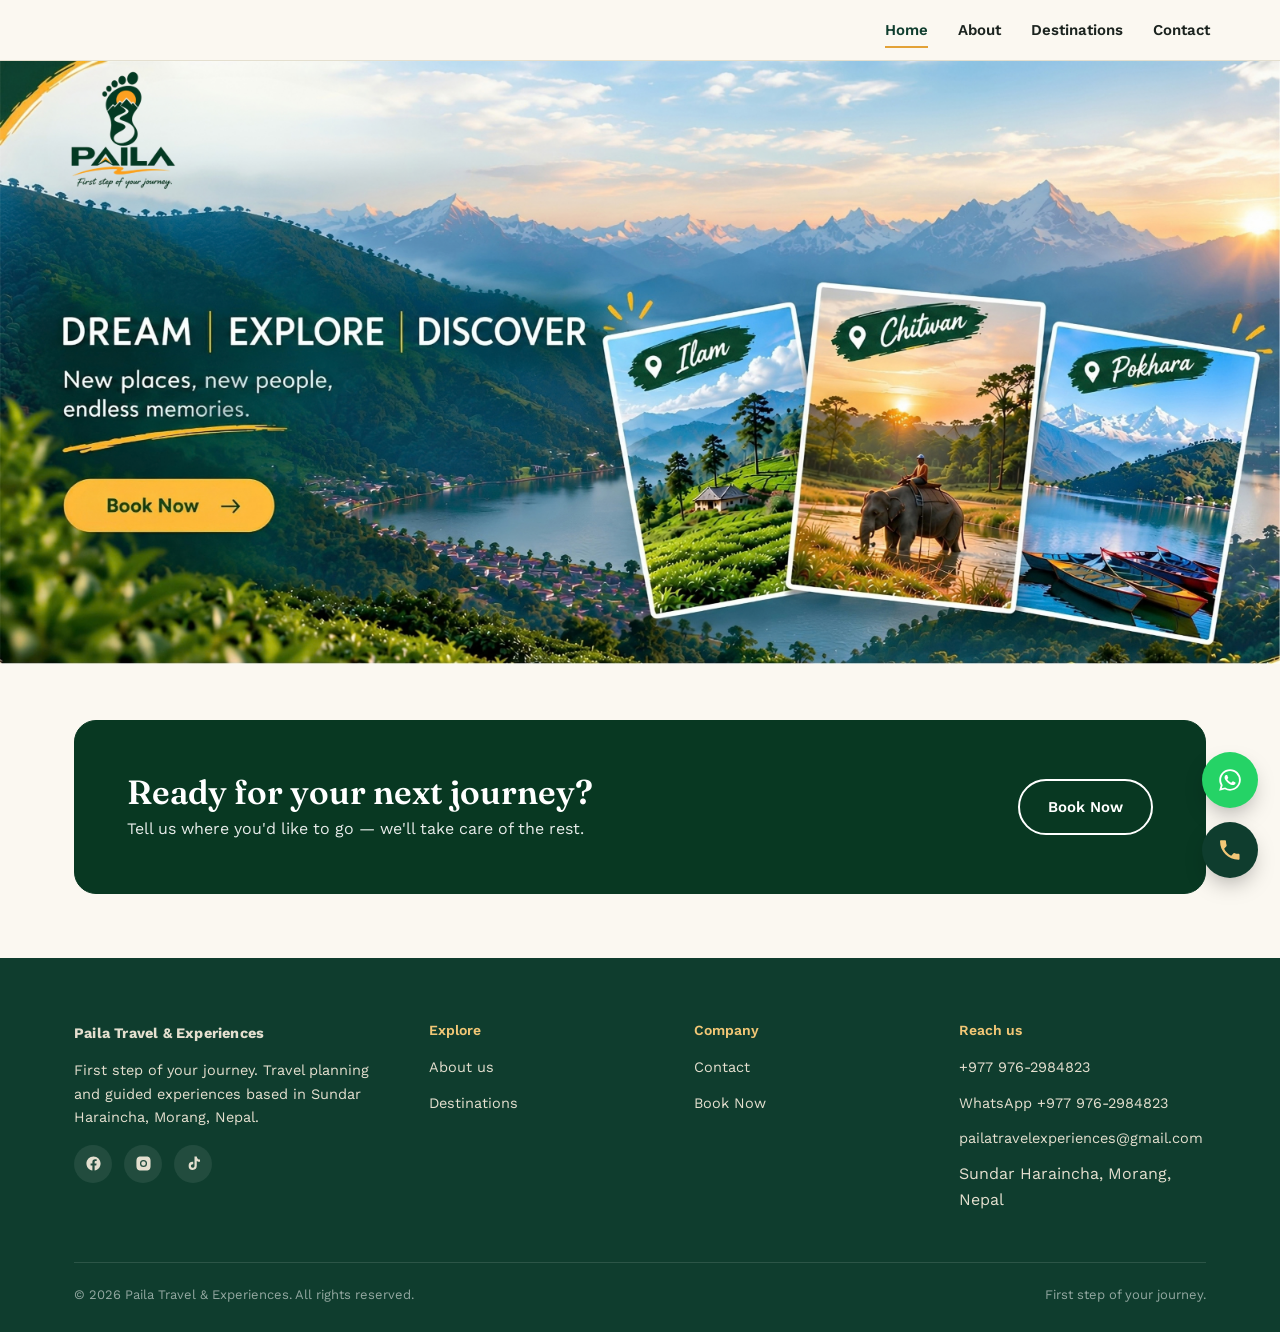
==== index.html @ 56dd2d94 "Add files via upload" ====
<!DOCTYPE html>
<html lang="en">
<head>
<meta charset="UTF-8">
<meta name="viewport" content="width=device-width, initial-scale=1.0">
<title>Paila Travel & Experiences | First Step of Your Journey</title>
<meta name="description" content="Paila Travel & Experiences — tours, treks and travel packages across Nepal from Sundar Haraincha, Morang. Book your next journey with us.">
<link rel="icon" href="images/logo.png">
<link rel="stylesheet" href="css/style.css">

</head>
<body>

<!-- ============ TOP BAR ============ -->

<!-- ============ HEADER / NAV ============ -->
<header class="site-header">
  <div class="container nav nav-home">
    <a href="index.html" class="brand">
      
    </a>
    <nav class="nav-links" id="nav-links">
      <a href="index.html" aria-current="page">Home</a>
      <a href="about.html">About</a>
      <a href="destinations.html">Destinations</a>
      
      <a href="contact.html">Contact</a>
    </nav>
    <div class="nav-cta">
      <button class="nav-toggle" aria-label="Toggle menu" aria-expanded="false">
        <span></span><span></span><span></span>
      </button>
    </div>
  </div>
</header> 

<!-- ============ HERO ============ -->
<section class="hero" aria-label="Paila Travel & Experiences — Dream, Explore, Discover">

  <!-- wide screens: the designed banner, with an invisible hotspot over its Book Now graphic -->
  <div class="hero-frame">
    <img src="images/hero-banner.png" alt="Dream, Explore, Discover — Paila Travel & Experiences. Featured destinations: Ilam, Chitwan, Pokhara." fetchpriority="high">
    <button class="hero-booknow" data-open-booking aria-label="Book Now"></button>
  </div>

  <!-- phones: the banner's baked-in text is too small to read, so this takes over -->
  <div class="hero-mobile">
    <div class="container">
      <p class="hero-eyebrow">First step of your journey</p>
      <h1>Dream <span>·</span> Explore <span>·</span> Discover</h1>
      <p class="hero-sub">New places, new people, endless memories — planned with you from right here in Morang.</p>
      <button type="button" class="btn btn-gold" data-open-booking>Book Now →</button>
    </div>
  </div>
</section>


<!-- ============ CTA BANNER — sits in the white band directly under the banner ============ -->
<section class="cta-after-hero">
  <div class="container">
    <div class="cta-banner reveal cta-dark">
      <div>
        <h2>Ready for your next journey?</h2>
        <p>Tell us where you'd like to go — we'll take care of the rest.</p>
      </div>
      <a href="#" class="btn btn-outline-dark" data-open-booking>Book Now</a>
    </div>
  </div>
</section>


<!-- ============ FOOTER ============ -->
<footer class="site-footer">
  <div class="container">
    <div class="footer-grid">
      <div class="footer-brand">
        <p class="footer-brand-name">Paila Travel &amp; Experiences</p>
        <p>First step of your journey. Travel planning and guided experiences based in Sundar Haraincha, Morang, Nepal.</p>
        <div class="footer-socials">
          <a href="https://www.facebook.com/share/19U7awjv8L/?mibextid=wwXIfr" aria-label="Facebook" target="_blank" title="Add your Facebook link"><svg viewBox="0 0 24 24" fill="currentColor"><path d="M22 12.06C22 6.51 17.52 2 12 2S2 6.51 2 12.06c0 5 3.66 9.15 8.44 9.94v-7.03H7.9v-2.91h2.54V9.85c0-2.51 1.49-3.9 3.77-3.9 1.09 0 2.24.2 2.24.2v2.46h-1.26c-1.24 0-1.63.78-1.63 1.57v1.88h2.78l-.44 2.91h-2.34V22c4.78-.79 8.44-4.94 8.44-9.94z"/></svg></a>


          <a href="https://www.instagram.com/paila.travel?stkn=MzRrMGc0YTc4OGJt" aria-label="Instagram" target="_blank" title="Add your Instagram link"><svg viewBox="0 0 24 24" fill="currentColor"><path d="M12 2c2.72 0 3.06.01 4.12.06 1.06.05 1.79.22 2.43.47.66.26 1.21.6 1.76 1.15.5.5.9 1.1 1.15 1.76.25.64.42 1.37.47 2.43.05 1.06.06 1.4.06 4.12s-.01 3.06-.06 4.12c-.05 1.06-.22 1.79-.47 2.43a4.9 4.9 0 0 1-1.15 1.76 4.9 4.9 0 0 1-1.76 1.15c-.64.25-1.37.42-2.43.47-1.06.05-1.4.06-4.12.06s-3.06-.01-4.12-.06c-1.06-.05-1.79-.22-2.43-.47a4.9 4.9 0 0 1-1.76-1.15 4.9 4.9 0 0 1-1.15-1.76c-.25-.64-.42-1.37-.47-2.43C2.01 15.06 2 14.72 2 12s.01-3.06.06-4.12c.05-1.06.22-1.79.47-2.43.26-.66.6-1.21 1.15-1.76a4.9 4.9 0 0 1 1.76-1.15c.64-.25 1.37-.42 2.43-.47C8.94 2.01 9.28 2 12 2zm0 5a5 5 0 1 0 0 10 5 5 0 0 0 0-10zm0 8.2a3.2 3.2 0 1 1 0-6.4 3.2 3.2 0 0 1 0 6.4zm5.2-8.4a1.17 1.17 0 1 1 0-2.34 1.17 1.17 0 0 1 0 2.34z"/></svg></a>

          
          <a href="https://www.tiktok.com/@paila.travel2026?_r=1&_t=ZS-99uf7bv293M" aria-label="TikTok" target="_blank" title="Add your TikTok link"><svg viewBox="0 0 24 24" fill="currentColor"><path d="M16.6 2h-3.2v13.5c0 1.4-1.13 2.55-2.55 2.55a2.55 2.55 0 0 1-2.55-2.55c0-1.4 1.13-2.55 2.55-2.55.28 0 .55.04.8.13V9.7a5.8 5.8 0 0 0-.8-.06A5.75 5.75 0 0 0 5.1 15.4 5.75 5.75 0 0 0 10.85 21.1a5.75 5.75 0 0 0 5.75-5.75V8.3a8.2 8.2 0 0 0 4.6 1.4V6.5a4.98 4.98 0 0 1-4.6-4.5z"/></svg></a>
        </div>
      </div>
      <div>
        <h4>Explore</h4>
        <ul class="footer-links">
          <li><a href="about.html">About us</a></li>
          <li><a href="destinations.html">Destinations</a></li>
          
        </ul>
      </div>
      <div>
        <h4>Company</h4>
        <ul class="footer-links">
          <li><a href="contact.html">Contact</a></li>
          <li><a href="#" data-open-booking>Book Now</a></li>
        </ul>
      </div>
      <div>
        <h4>Reach us</h4>
        <ul class="footer-links">
          <li><a data-call-link href="#"> +977 976-2984823</a></li>
          <li><a data-whatsapp-link data-whatsapp-text="Hi Paila Travel, I'd like to know more about your tour packages." href="#"> WhatsApp +977 976-2984823</a></li>
          
          <li class="footer-email">
            <a href="https://mail.google.com/mail/?view=cm&fs=1&to=pailatravelexperiences@gmail.com" target="_blank">
             pailatravelexperiences@gmail.com
            </a>
          </li>
          <li>Sundar Haraincha, Morang, Nepal</li>
        </ul>
      </div>
    </div>
    <div class="footer-bottom">
      <span>© <span id="year"></span> Paila Travel & Experiences. All rights reserved.</span>
      <span>First step of your journey.</span>
    </div>
  </div>
</footer>

<!-- ============ FLOATING ACTION BUTTONS (home page) ============ -->
<div class="fab-stack">
  <a class="fab fab-whatsapp" data-whatsapp-link data-whatsapp-text="Hi Paila Travel, I'd like to know more about your tour packages." href="#" aria-label="Chat on WhatsApp" title="Chat on WhatsApp">
    <svg viewBox="0 0 24 24" fill="currentColor"><path d="M12.04 2c-5.5 0-9.96 4.46-9.96 9.96 0 1.76.46 3.44 1.32 4.94L2 22l5.25-1.38a9.9 9.9 0 0 0 4.79 1.22h.01c5.5 0 9.96-4.46 9.96-9.96S17.54 2 12.04 2zm0 18.2h-.01a8.2 8.2 0 0 1-4.18-1.14l-.3-.18-3.12.82.83-3.04-.2-.31a8.24 8.24 0 0 1-1.26-4.39c0-4.55 3.7-8.25 8.25-8.25 2.2 0 4.27.86 5.83 2.42a8.19 8.19 0 0 1 2.41 5.83c0 4.55-3.7 8.24-8.25 8.24zm4.52-6.17c-.25-.12-1.47-.72-1.69-.81-.23-.08-.4-.12-.56.13-.17.25-.64.81-.79.97-.14.17-.29.19-.54.06-.25-.12-1.04-.38-1.99-1.22-.73-.66-1.23-1.46-1.37-1.71-.14-.25-.02-.38.11-.51.11-.11.25-.29.37-.43.12-.15.16-.25.25-.42.08-.17.04-.31-.02-.44-.06-.12-.56-1.36-.77-1.86-.2-.48-.41-.42-.56-.43-.14-.01-.31-.01-.48-.01-.17 0-.44.06-.67.31-.23.25-.87.85-.87 2.08 0 1.23.89 2.41 1.02 2.58.12.17 1.75 2.67 4.25 3.74.59.26 1.06.41 1.42.52.6.19 1.14.16 1.57.1.48-.07 1.47-.6 1.68-1.18.21-.58.21-1.08.14-1.18-.06-.11-.23-.17-.48-.29z"/></svg>
  </a>
  <a class="fab fab-call" data-call-link href="#" aria-label="Call us" title="Call us">
    <svg viewBox="0 0 24 24" fill="currentColor"><path d="M6.6 10.8c1.4 2.8 3.7 5.1 6.5 6.5l2.2-2.2c.3-.3.7-.4 1-.2 1.1.4 2.3.6 3.5.6.6 0 1 .4 1 1V20c0 .6-.4 1-1 1-9.4 0-17-7.6-17-17 0-.6.4-1 1-1h3.5c.6 0 1 .4 1 1 0 1.2.2 2.4.6 3.5.1.4 0 .8-.2 1l-2.1 2.3z"/></svg>
  </a>
</div>

<!-- ============ BOOKING MODAL ============ -->
<div class="modal-backdrop" id="booking-modal">
  <div class="modal" role="dialog" aria-modal="true" aria-labelledby="booking-title">
    <button class="modal-close" aria-label="Close">✕</button>
    <div class="modal-head">
      <div class="icon-badge">
        <svg viewBox="0 0 24 24" fill="none" stroke="currentColor" stroke-width="2"><rect x="3" y="4" width="18" height="18" rx="2"/><path d="M8 2v4M16 2v4M3 10h18"/></svg>
      </div>
      <h3 id="booking-title">Book your trip</h3>
      <p>Fill this in and we'll open WhatsApp with your details ready to send.</p>
    </div>
    <div id="booking-form-msg" class="form-msg"></div>
    <form id="booking-form" novalidate>
      <div class="field">
        <label for="fullname">Full Name</label>
        <input id="fullname" name="fullname" type="text" placeholder="e.g. Sita Rai" required>
      </div>
      <div class="field">
        <label for="address">Address</label>
        <input id="address" name="address" type="text" placeholder="e.g. Biratnagar, Nepal" required>
      </div>
      <div class="field">
        <label for="phone">Contact No</label>
        <input id="phone" name="phone" type="tel" placeholder="98XXXXXXXX" required>
      </div>
      <div class="field">
        <label for="destination">Destination</label>
        <select id="destination" name="destination" required>
          <option value="" disabled selected>Choose where you'd like to go</option>
            <option value="Kathmandu Valley">Kathmandu Valley</option>
            <option value="Pokhara (Lakeside)">Pokhara (Lakeside)</option>
            <option value="Annapurna Base Camp">Annapurna Base Camp</option>
            <option value="Mustang">Mustang</option>
            <option value="Badimalika">Badimalika</option>
            <option value="Ilam">Ilam</option>
            <option value="Lumbini">Lumbini</option>
            <option value="Gosaikunda Lake">Gosaikunda Lake</option>
            <option value="Chitwan National Park">Chitwan National Park</option>
            <option value="Bandipur">Bandipur</option>
            <option value="Bardiya National Park">Bardiya National Park</option>
            <option value="Ghandruk">Ghandruk</option>
            <option value="Gorkha">Gorkha</option>
            <option value="Jephale">Jephale</option>
            <option value="Jiri">Jiri</option>
            <option value="Kalinchowk (Kuri Village)">Kalinchowk (Kuri Village)</option>
            <option value="Koshi Tappu Wildlife Reserve">Koshi Tappu Wildlife Reserve</option>
            <option value="Manang">Manang</option>
            <option value="Namje, Bhedetar">Namje, Bhedetar</option>
            <option value="Pathibhara Temple">Pathibhara Temple</option>
            <option value="Sailung">Sailung</option>
            <option value="Janakpur Dham">Janakpur Dham</option>
            <option value="Somewhere else in Nepal">Somewhere else in Nepal</option>
        </select>
      </div>
      <div class="field" id="destination-other-field" hidden>
        <label for="destination-other">Please tell us the destination</label>
        <input id="destination-other" name="destinationOther" type="text" placeholder="Where would you like to go?">
      </div>
      <div class="field-row">
        <div class="field">
          <label for="groupsize">Number of Travellers</label>
          <input id="groupsize" name="groupsize" type="number" min="1" step="1" inputmode="numeric" placeholder="e.g. 4" required>
        </div>
        <div class="field">
          <label for="tripduration">Trip Duration</label>
          <input id="tripduration" name="tripduration" type="text" placeholder="e.g. 5 days" required>
        </div>
      </div>
      <div class="field-row">
        <div class="field">
          <label for="bookingdate">Booking Date (dd/mm/yyyy)</label>
          <input id="bookingdate" name="bookingdate" type="text" inputmode="numeric" placeholder="dd/mm/yyyy" maxlength="10" required>
        </div>
        <div class="field">
          <label for="calendartype">Calendar</label>
          <select id="calendartype" name="calendartype" required>
            <option value="AD">AD</option>
            <option value="BS">BS</option>
          </select>
        </div>
      </div>

      <div class="field-checkbox">
        <input type="checkbox" id="agree-note" name="agreeNote" required>
        <label for="agree-note">Please Note: This form is only a preliminary tour inquiry and does not constitute a final booking or confirmation. Your tour will be finalized after our team contacts you to discuss the details, availability, pricing, and other requirements.</label>
      </div>

      <button type="submit" class="btn btn-gold btn-block">
        Send via WhatsApp
      </button>
    </form>
  </div>
</div>
<script>document.getElementById("year").textContent = new Date().getFullYear();</script>
<script src="js/main.js"></script>
</body>
</html>
---- css/style.css ----
/* ===================================================================
   Paila Travel & Experiences — stylesheet
   Tokens: deep forest green + warm gold (from the Paila logo/banner),
   warm cream base, set in Fraunces (display) + Work Sans (body).
=================================================================== */

@import url('https://fonts.googleapis.com/css2?family=Fraunces:opsz,wght@9..144,400;9..144,500;9..144,600;9..144,700&family=Work+Sans:wght@400;500;600;700&display=swap');

:root{
  --green-900:#0F3D2E;
  --green-800:#14533F;
  --green-700:#1C6B4F;
  --gold-500:#E3A237;
  --gold-300:#F2C776;
  --gold-100:#FBEBC9;
  --cream-50:#FBF8F1;
  --cream-100:#F4EEE0;
  --ink-900:#1B231F;
  --ink-600:#4B564F;
  --stone-200:#E4DFCF;
  --white:#FFFFFF;

  --radius-sm:6px;
  --radius-md:12px;
  --radius-lg:22px;

  --shadow-soft:0 12px 30px -14px rgba(15,61,46,0.28);
  --shadow-lift:0 20px 45px -18px rgba(15,61,46,0.35);

  --font-display:'Fraunces', 'Georgia', serif;
  --font-body:'Work Sans', -apple-system, BlinkMacSystemFont, sans-serif;
}

*,*::before,*::after{box-sizing:border-box;}
html{scroll-behavior:smooth;}
body{
  margin:0;
  font-family:var(--font-body);
  color:var(--ink-900);
  background:var(--cream-50);
  line-height:1.6;
  -webkit-font-smoothing:antialiased;
}
img{max-width:100%;display:block;}
a{color:inherit;text-decoration:none;}
ul{margin:0;padding:0;list-style:none;}
h1,h2,h3,h4{
  font-family:var(--font-display);
  color:var(--green-900);
  margin:0 0 .5em;
  line-height:1.15;
  font-weight:600;
}
p{margin:0 0 1em;color:var(--ink-600);}
.container{
  width:100%;
  max-width:1180px;
  margin:0 auto;
  padding:0 24px;
}
:focus-visible{outline:3px solid var(--gold-500);outline-offset:2px;}
@media (prefers-reduced-motion: reduce){
  *{animation-duration:0.001ms !important;animation-iteration-count:1 !important;transition-duration:0.001ms !important;scroll-behavior:auto !important;}
}

/* -------- trail divider (brand motif: a dotted footpath) -------- */
.trail-divider{
  display:flex;
  align-items:center;
  justify-content:center;
  gap:10px;
  margin:0 auto;
  padding:0;
  width:100%;
  overflow:hidden;
  height:14px;
}
.trail-divider span{
  width:6px;height:6px;border-radius:50%;
  background:var(--gold-500);
  opacity:.55;
  flex:0 0 auto;
}
.trail-divider span:nth-child(3n){background:var(--green-700);opacity:.4;}

/* -------------------------- buttons -------------------------- */
.btn{
  display:inline-flex;
  align-items:center;
  justify-content:center;
  gap:8px;
  padding:14px 28px;
  border-radius:999px;
  font-family:var(--font-body);
  font-weight:600;
  font-size:15px;
  cursor:pointer;
  border:2px solid transparent;
  transition:transform .18s ease, box-shadow .18s ease, background .18s ease;
  white-space:nowrap;
}
.btn:active{transform:translateY(1px);}
.btn-gold{
  background:var(--gold-500);
  color:var(--green-900);
  box-shadow:var(--shadow-soft);
}
.btn-gold:hover{background:var(--gold-300);}
.btn-outline{
  background:transparent;
  border-color:var(--cream-100);
  color:var(--cream-50);
}
.btn-outline:hover{border-color:var(--gold-500);color:var(--gold-300);}
.btn-outline-dark{
  background:transparent;
  border-color:var(--green-900);
  color:var(--green-900);
}
.btn-outline-dark:hover{background:var(--green-900);color:var(--cream-50);}
.btn-block{width:100%;}

/* -------------------------- top notice bar -------------------------- */
.topbar{
  background:var(--green-900);
  color:var(--cream-100);
  font-size:13.5px;
}
.topbar .container{
  display:flex;
  align-items:center;
  justify-content:space-between;
  gap:12px;
  padding-top:8px;
  padding-bottom:8px;
  flex-wrap:wrap;
}
.topbar a{opacity:.9;}
.topbar a:hover{color:var(--gold-300);}
.topbar-links{display:flex;gap:18px;flex-wrap:wrap;}
.topbar-socials{display:flex;gap:12px;}
.topbar-socials svg{width:15px;height:15px;}

/* -------------------------- nav -------------------------- */
.site-header{
  position:sticky;
  top:0;
  z-index:100;
  background:var(--cream-50);
  border-bottom:1px solid var(--stone-200);
}
.nav{
  display:flex;
  align-items:center;
  justify-content:space-between;
  padding:12px 0;
  gap:20px;
}
.brand{display:flex;align-items:center;gap:10px;}
.brand img{
  height:44px;
  width:auto;
  mix-blend-mode:multiply;
}
.nav-links{
  display:flex;
  align-items:center;
  gap:30px;
}
.nav-links a{
  font-weight:600;
  font-size:15px;
  color:var(--ink-900);
  position:relative;
  padding:6px 0;
}
.nav-links a::after{
  content:'';
  position:absolute;
  left:0;bottom:0;
  width:0;height:2px;
  background:var(--gold-500);
  transition:width .2s ease;
}
.nav-links a:hover::after,
.nav-links a[aria-current="page"]::after{width:100%;}
.nav-links a[aria-current="page"]{color:var(--green-900);}
.nav-cta{display:flex;align-items:center;gap:14px;}

/* Home page header has no visible logo in .brand, so pin the nav links
   and menu button to the top-right corner instead of letting them sit
   centered between two empty flex items. */
.nav-home{justify-content:flex-end;}
.nav-toggle{
  display:none;
  background:none;border:0;cursor:pointer;
  padding:6px;
}
.nav-toggle span{
  display:block;width:24px;height:2px;background:var(--green-900);
  margin:5px 0;transition:.2s;
}

@media (max-width:900px){
  .nav-links{
    position:fixed;
    top:0;right:0;
    height:100vh;
    width:min(78vw,320px);
    background:var(--green-900);
    flex-direction:column;
    align-items:flex-start;
    padding:100px 30px 30px;
    gap:24px;
    transform:translateX(100%);
    transition:transform .3s ease;
  }
  .nav-links.open{transform:translateX(0);}
  .nav-links a{color:var(--cream-100);}
  .nav-links a::after{background:var(--gold-300);}
  .nav-links a[aria-current="page"]{color:var(--gold-300);}
  .nav-toggle{display:block;}
  .nav-cta .btn-gold{padding:10px 18px;font-size:14px;}
}

/* -------------------------- hero (home) -------------------------- */
.hero{position:relative;overflow:hidden;background:var(--green-900);padding:0;}

/* The banner PNG is 2813x1875 but its artwork only fills the top 1325px —
   the rest of the file is blank white. The frame below crops that blank
   strip off so the CTA box can sit in the white space underneath. */
.hero-frame{
  position:relative;
  width:100%;
  aspect-ratio:2813 / 1325;
  overflow:hidden;
}
.hero-frame img{
  position:absolute;
  top:0;left:0;
  width:100%;
  height:auto;
  display:block;
}
/* invisible hotspot placed over the "Book Now" graphic already in the banner,
   measured against the cropped frame */
.hero-booknow{
  position:absolute;
  left:4.9%; top:69.3%;
  width:16.6%; height:8.7%;
  border:0;
  background:transparent;
  cursor:pointer;
  border-radius:999px;
}
.hero-booknow:focus-visible{outline:3px solid var(--gold-300);outline-offset:4px;}

/* ---- phone hero: the banner's baked-in text is unreadable at phone widths,
   so below 760px we swap in a real text hero with a real tappable button ---- */
.hero-mobile{display:none;}
@media (max-width:760px){
  .hero-frame{display:none;}
  .hero-mobile{
    display:flex;
    align-items:center;
    position:relative;
    min-height:clamp(400px,74vh,540px);
    padding:48px 0;
    background-image:
      linear-gradient(180deg, rgba(15,61,46,.72) 0%, rgba(15,61,46,.58) 40%, rgba(15,61,46,.94) 100%),
      url('../images/badi.png');
    background-size:cover;
    background-position:center;
  }
  .hero-mobile .hero-eyebrow{
    color:var(--gold-300);
    font-weight:600;
    font-size:13px;
    letter-spacing:.14em;
    text-transform:uppercase;
    margin-bottom:12px;
  }
  .hero-mobile h1{
    color:var(--cream-50);
    font-size:clamp(2rem,9vw,2.8rem);
    line-height:1.1;
    margin-bottom:14px;
  }
  .hero-mobile h1 span{color:var(--gold-300);}
  .hero-mobile .hero-sub{
    color:var(--cream-100);
    font-size:16.5px;
    max-width:420px;
    margin-bottom:26px;
  }
  .hero-mobile .btn{width:100%;max-width:280px;}
}

/* the CTA box that now sits in the white band under the banner */
.cta-after-hero{padding:56px 0 64px;background:var(--cream-50);}
@media (max-width:760px){.cta-after-hero{padding:40px 0 48px;}}

/* -------------------------- page hero (inner pages) -------------------------- */
.page-hero{
  background:
    radial-gradient(1200px 300px at 15% -10%, rgba(227,162,55,0.18), transparent 60%),
    var(--green-900);
  color:var(--cream-50);
  padding:72px 0 56px;
  position:relative;
  overflow:hidden;
}
.page-hero .eyebrow-mark{
  display:inline-flex;align-items:center;gap:8px;
  color:var(--gold-300);
  font-weight:600;font-size:14px;margin-bottom:10px;
}
.page-hero h1{color:var(--cream-50);font-size:clamp(2rem,4vw,3rem);}
.page-hero p{color:var(--stone-200);max-width:560px;font-size:17px;}

/* -------------------------- sections -------------------------- */
section{padding:80px 0;}
.section-head{
  max-width:620px;
  margin-bottom:44px;
}
.section-head.center{margin-left:auto;margin-right:auto;text-align:center;}
.section-head .kicker{
  color:var(--green-700);
  font-weight:700;
  font-size:14px;
  letter-spacing:.02em;
  display:flex;align-items:center;gap:8px;
  margin-bottom:10px;
}
.section-head .kicker svg{width:16px;height:16px;flex:0 0 auto;}
.section-head h2{font-size:clamp(1.7rem,3vw,2.4rem);}

.bg-cream-100{background:var(--cream-100);}
.bg-green{background:var(--green-900);color:var(--cream-100);}
.bg-green h2, .bg-green h3{color:var(--cream-50);}
.bg-green p{color:var(--stone-200);}

/* -------------------------- stats strip -------------------------- */
.stats{
  display:grid;
  grid-template-columns:repeat(4,1fr);
  gap:24px;
  padding:36px 0;
}
.stat b{
  display:block;
  font-family:var(--font-display);
  font-size:clamp(1.6rem,3vw,2.2rem);
  color:var(--green-900);
}
.stat span{font-size:14px;color:var(--ink-600);}
@media (max-width:760px){.stats{grid-template-columns:repeat(2,1fr);}}

/* -------------------------- destination postcards -------------------------- */
.postcards{
  display:grid;
  grid-template-columns:1.15fr 1fr;
  gap:28px;
  align-items:stretch;
}
.postcard-main{grid-row:span 2;}
.postcard{
  position:relative;
  border-radius:var(--radius-lg);
  overflow:hidden;
  min-height:220px;
  display:flex;
  align-items:flex-end;
  box-shadow:var(--shadow-soft);
  transition:transform .25s ease, box-shadow .25s ease;
}
.postcard-main{min-height:460px;}
.postcard:hover{transform:translateY(-4px);box-shadow:var(--shadow-lift);}
.postcard .art{
  position:absolute;inset:0;
}
.postcard .tag{
  position:absolute;
  top:18px;left:18px;
  background:var(--green-900);
  color:var(--gold-300);
  font-weight:600;
  font-size:12.5px;
  padding:6px 12px;
  border-radius:999px;
  display:flex;align-items:center;gap:6px;
}
.postcard .body{
  position:relative;
  z-index:2;
  padding:22px;
  color:var(--white);
  background:linear-gradient(0deg, rgba(10,30,22,.82) 0%, rgba(10,30,22,0) 75%);
  width:100%;
}
.postcard .body h3{color:var(--white);margin-bottom:4px;font-size:1.35rem;}
.postcard .body p{color:var(--stone-200);font-size:14.5px;margin-bottom:10px;}
.postcard .body a{
  font-weight:600;font-size:14px;color:var(--gold-300);
  display:inline-flex;align-items:center;gap:6px;
}
.grid-2{display:grid;grid-template-columns:1fr 1fr;gap:24px;}
@media (max-width:820px){
  .postcards{grid-template-columns:1fr;}
  .postcard-main{grid-row:auto;min-height:300px;}
  .grid-2{grid-template-columns:1fr;}
}

/* generic duotone destination art (no stock photography used — swap
   these gradients for real photography whenever it's ready) */
.art.duotone-1{background:linear-gradient(155deg,#123C2E 0%, #1C6B4F 55%, #3E8F6B 100%);}
.art.duotone-2{background:linear-gradient(155deg,#0F3D2E 0%, #2C7A5A 60%, #E3A237 130%);}
.art.duotone-3{background:linear-gradient(155deg,#14533F 0%, #E3A237 140%);}
.art.duotone-4{background:linear-gradient(155deg,#1B4A3A 0%, #3E8F6B 60%, #F2C776 130%);}
.art svg{position:absolute;bottom:-6%;left:0;width:100%;opacity:.9;}

/* -------------------------- cards -------------------------- */
.cards-grid{display:grid;grid-template-columns:repeat(3,1fr);gap:26px;}
@media (max-width:900px){.cards-grid{grid-template-columns:1fr 1fr;}}
@media (max-width:620px){.cards-grid{grid-template-columns:1fr;}}

.info-card{
  background:var(--white);
  border:1px solid var(--stone-200);
  border-radius:var(--radius-md);
  padding:28px;
  height:100%;
}
.info-card .icon{
  width:46px;height:46px;
  border-radius:12px;
  background:var(--gold-100);
  color:var(--green-900);
  display:flex;align-items:center;justify-content:center;
  margin-bottom:16px;
}
.info-card .icon svg{width:24px;height:24px;}
.info-card h3{font-size:1.15rem;margin-bottom:6px;}
.info-card p{font-size:14.5px;margin-bottom:0;}

/* -------------------------- footstep timeline (About + Why us) -------------------------- */
.footstep-line{
  position:relative;
  max-width:780px;
  margin:0 auto;
}
.footstep{
  display:grid;
  grid-template-columns:56px 1fr;
  gap:22px;
  padding-bottom:40px;
  position:relative;
}
.footstep:last-child{padding-bottom:0;}
.footstep::before{
  content:'';
  position:absolute;
  left:27px; top:56px; bottom:0;
  width:2px;
  background:repeating-linear-gradient(0deg, var(--stone-200) 0 6px, transparent 6px 12px);
}
.footstep:last-child::before{display:none;}
.footstep .mark{
  width:56px;height:56px;border-radius:50%;
  background:var(--green-900);
  color:var(--gold-300);
  display:flex;align-items:center;justify-content:center;
  font-family:var(--font-display);font-size:1.1rem;font-weight:600;
  flex:0 0 auto;
}
.footstep h3{margin-bottom:4px;font-size:1.2rem;}
.footstep p{margin-bottom:0;font-size:15px;}

/* -------------------------- package cards -------------------------- */
.package-card{
  background:var(--white);
  border:1px solid var(--stone-200);
  border-radius:var(--radius-lg);
  overflow:hidden;
  display:flex;
  flex-direction:column;
  box-shadow:var(--shadow-soft);
}
.package-card .top{
  padding:26px 26px 20px;
  color:var(--white);
  position:relative;
}
.package-card .top h3{color:var(--white);margin-bottom:2px;}
.package-card .top .duration{
  font-size:13.5px;color:var(--gold-300);font-weight:600;
}
.package-card .body{padding:24px 26px 28px;flex:1;display:flex;flex-direction:column;}
.package-card ul{margin-bottom:20px;flex:1;}
.package-card li{
  font-size:14.5px;
  color:var(--ink-600);
  padding-left:22px;
  position:relative;
  margin-bottom:9px;
}
.package-card li::before{
  content:'';
  position:absolute;left:0;top:7px;
  width:8px;height:8px;
  border-radius:50%;
  background:var(--gold-500);
}
.package-card .price{
  font-family:var(--font-display);
  font-size:1.4rem;
  color:var(--green-900);
  margin-bottom:14px;
}
.package-card .price small{
  font-family:var(--font-body);
  font-size:13px;
  color:var(--ink-600);
  font-weight:400;
}
.packages-grid{display:grid;grid-template-columns:repeat(3,1fr);gap:26px;}
@media (max-width:980px){.packages-grid{grid-template-columns:1fr 1fr;}}
@media (max-width:640px){.packages-grid{grid-template-columns:1fr;}}

.note-banner{
  background:var(--gold-100);
  border:1px dashed var(--gold-500);
  border-radius:var(--radius-md);
  padding:16px 20px;
  font-size:14px;
  color:var(--green-900);
  margin-bottom:36px;
}

/* -------------------------- testimonials -------------------------- */
.testimonial{
  background:var(--white);
  border:1px solid var(--stone-200);
  border-radius:var(--radius-md);
  padding:26px;
}
.testimonial p{
  font-family:var(--font-display);
  font-size:1.15rem;
  color:var(--green-900);
  font-weight:500;
  margin-bottom:14px;
}
.testimonial .who{font-size:13.5px;color:var(--ink-600);font-weight:600;}

/* -------------------------- CTA banner -------------------------- */
.cta-banner{
  background:var(--gold-500);
  border-radius:var(--radius-lg);
  padding:52px;
  display:flex;
  align-items:center;
  justify-content:space-between;
  gap:24px;
  flex-wrap:wrap;
}
.cta-banner h2{color:var(--green-900);margin-bottom:4px;font-size:clamp(1.5rem,3vw,2.1rem);}
.cta-banner p{color:var(--green-900);opacity:.8;margin-bottom:0;}
.cta-banner.cta-dark{background:#083822;border:1px solid #083822;}
.cta-banner.cta-dark h2{color:#FFFFFF;}
.cta-banner.cta-dark p{color:#FFFFFF;opacity:.9;}
.cta-banner.cta-dark .btn-outline-dark{border-color:#FFFFFF;color:#FFFFFF;}
.cta-banner.cta-dark .btn-outline-dark:hover{background:#FFFFFF;color:#083822;}

/* -------------------------- contact page -------------------------- */
.contact-grid{
  display:grid;
  grid-template-columns:1fr 1fr;
  gap:40px;
  align-items:start;
}
@media (max-width:900px){.contact-grid{grid-template-columns:1fr;}}
.contact-list{margin-bottom:28px;}
.contact-list li{
  display:flex;gap:16px;
  padding:16px 0;
  border-bottom:1px solid var(--stone-200);
}
.contact-list li:first-child{padding-top:0;}
.contact-list .icon{
  width:42px;height:42px;border-radius:10px;
  background:var(--green-900);color:var(--gold-300);
  display:flex;align-items:center;justify-content:center;flex:0 0 auto;
}
.contact-list .icon svg{width:20px;height:20px;}
.contact-list h4{margin:0 0 2px;font-family:var(--font-body);font-size:14.5px;color:var(--ink-900);}
.contact-list p{margin:0;font-size:14.5px;}
.map-frame{
  border-radius:var(--radius-md);
  overflow:hidden;
  border:1px solid var(--stone-200);
  height:280px;
}
.map-frame iframe{width:100%;height:100%;border:0;}

/* -------------------------- forms -------------------------- */
.form-card{
  background:var(--white);
  border:1px solid var(--stone-200);
  border-radius:var(--radius-lg);
  padding:32px;
  box-shadow:var(--shadow-soft);
}
.field{margin-bottom:18px;}
.field label{
  display:block;font-weight:600;font-size:13.5px;
  margin-bottom:6px;color:var(--green-900);
}
.field input,.field textarea,.field select{
  width:100%;
  padding:12px 14px;
  border-radius:var(--radius-sm);
  border:1.5px solid var(--stone-200);
  font-family:var(--font-body);
  font-size:15px;
  background:var(--cream-50);
  color:var(--ink-900);
}
.field input:focus,.field textarea:focus,.field select:focus{
  border-color:var(--green-700);
  outline:none;
  background:var(--white);
}
.field select{
  appearance:none;
  -webkit-appearance:none;
  cursor:pointer;
  padding-right:40px;
  background-image:url("data:image/svg+xml;charset=UTF-8,%3Csvg xmlns='http://www.w3.org/2000/svg' viewBox='0 0 24 24' fill='none' stroke='%231C6B4F' stroke-width='2.5' stroke-linecap='round'%3E%3Cpath d='m6 9 6 6 6-6'/%3E%3C/svg%3E");
  background-repeat:no-repeat;
  background-position:right 13px center;
  background-size:17px;
}
.field select:invalid{color:var(--ink-600);}
/* date inputs render tiny/misaligned on iOS without this */
.field input[type="date"]{
  appearance:none;
  -webkit-appearance:none;
  min-height:46px;
  line-height:1.4;
}
.field input[type="date"]::-webkit-date-and-time-value{text-align:left;}
.field input[type="date"]::-webkit-calendar-picker-indicator{cursor:pointer;opacity:.65;}
.field-row{display:grid;grid-template-columns:1fr 1fr;gap:0 16px;}
@media (max-width:560px){.field-row{grid-template-columns:1fr;}}
.field-hint{font-size:12.5px;color:var(--ink-600);margin-top:6px;}
.field-checkbox{
  display:flex;
  align-items:flex-start;
  gap:10px;
  margin:4px 0 20px;
  padding:12px 14px;
  border-radius:var(--radius-sm);
  background:var(--cream-50);
  border:1.5px solid var(--stone-200);
}
.field-checkbox input[type="checkbox"]{
  width:18px;height:18px;flex:0 0 18px;margin-top:2px;
  accent-color:var(--green-700);cursor:pointer;
}
.field-checkbox label{
  font-size:12.5px;line-height:1.5;color:var(--ink-600);
  font-weight:500;cursor:pointer;
}
.form-msg{
  font-size:14px;
  padding:10px 14px;
  border-radius:var(--radius-sm);
  margin-bottom:16px;
  display:none;
}
.form-msg.show{display:block;}
.form-msg.ok{background:#E4F3EA;color:var(--green-900);}
.form-msg.err{background:#FCE9E4;color:#8A2E1D;}

/* -------------------------- booking modal -------------------------- */
.modal-backdrop{
  position:fixed;inset:0;
  background:rgba(15,25,20,.55);
  display:none;
  align-items:center;justify-content:center;
  padding:20px;
  z-index:1000;
}
.modal-backdrop.open{display:flex;}
.modal{
  background:var(--cream-50);
  border-radius:var(--radius-lg);
  max-width:460px;width:100%;
  max-height:92vh;overflow-y:auto;
  padding:32px;
  position:relative;
  box-shadow:var(--shadow-lift);
}
.modal-close{
  position:absolute;top:16px;right:16px;
  width:34px;height:34px;border-radius:50%;
  border:0;background:var(--cream-100);
  cursor:pointer;font-size:18px;color:var(--green-900);
  display:flex;align-items:center;justify-content:center;
}
.modal-close:hover{background:var(--gold-100);}
.modal-head{margin-bottom:20px;}
.modal-head .icon-badge{
  width:44px;height:44px;border-radius:12px;
  background:var(--green-900);color:var(--gold-300);
  display:flex;align-items:center;justify-content:center;
  margin-bottom:12px;
}
.modal-head .icon-badge svg{width:22px;height:22px;}
.modal-head h3{margin-bottom:4px;}
.modal-head p{font-size:14px;margin-bottom:0;}

/* -------------------------- floating action buttons -------------------------- */
.fab-stack{
  position:fixed;
  right:22px;bottom:22px;
  display:flex;flex-direction:column;
  gap:14px;
  z-index:400;
}
.fab{
  position:relative;
  width:56px;height:56px;
  border-radius:50%;
  display:flex;align-items:center;justify-content:center;
  box-shadow:0 10px 24px -8px rgba(0,0,0,.4);
  transition:transform .25s cubic-bezier(.34,1.56,.64,1), box-shadow .25s ease;
  animation:fab-pop .6s cubic-bezier(.34,1.56,.64,1) both;
}
.fab svg{width:26px;height:26px;position:relative;z-index:1;}
.fab-whatsapp{background:#25D366;color:#fff;--ring:37,211,102;animation-delay:.6s;}
.fab-call{background:var(--green-900);color:var(--gold-300);--ring:244,180,40;animation-delay:.8s;}

/* 1) Pulsing ring that radiates outward (the two buttons pulse alternately) */
.fab::before{
  content:"";
  position:absolute;inset:0;
  border-radius:50%;
  box-shadow:0 0 0 0 rgba(var(--ring),.55);
  animation:fab-ring 2.2s ease-out infinite;
  animation-delay:1.6s;
  pointer-events:none;
}
.fab-call::before{animation-delay:2.7s;}

/* 2) Icon wiggle every few seconds to catch the eye */
.fab-call svg{animation:fab-shake 4s ease-in-out infinite;animation-delay:3s;transform-origin:50% 50%;}
.fab-whatsapp svg{animation:fab-bounce 5s ease-in-out infinite;animation-delay:2s;}

/* 3) Hover / keyboard focus: lift, glow, stop pulsing, show label */
.fab:hover,
.fab:focus-visible{
  transform:translateY(-4px) scale(1.1);
  box-shadow:0 14px 28px -8px rgba(0,0,0,.45), 0 0 0 6px rgba(var(--ring),.22);
}
.fab:hover::before,
.fab:focus-visible::before{animation:none;}
.fab:active{transform:scale(.96);}
.fab:focus-visible{outline:3px solid var(--gold-300);outline-offset:3px;}

/* 4) Label that slides out to the left on hover (uses each button's aria-label) */
.fab::after{
  content:attr(aria-label);
  position:absolute;
  right:calc(100% + 14px);top:50%;
  transform:translate(10px,-50%);
  background:var(--green-900);
  color:#fff;
  font-size:13px;font-weight:600;
  white-space:nowrap;
  padding:8px 14px;
  border-radius:999px;
  box-shadow:0 8px 20px -8px rgba(0,0,0,.4);
  opacity:0;
  pointer-events:none;
  transition:opacity .2s ease, transform .2s ease;
}
.fab:hover::after,
.fab:focus-visible::after{opacity:1;transform:translate(0,-50%);}
@media (hover:none){ .fab::after{display:none;} }   /* no hover labels on touch screens */

@keyframes fab-pop{
  0%{opacity:0;transform:scale(.3) translateY(30px);}
  100%{opacity:1;transform:scale(1) translateY(0);}
}
@keyframes fab-ring{
  0%{box-shadow:0 0 0 0 rgba(var(--ring),.55);}
  70%,100%{box-shadow:0 0 0 20px rgba(var(--ring),0);}
}
@keyframes fab-shake{
  0%,60%,100%{transform:rotate(0);}
  65%{transform:rotate(-16deg);}
  70%{transform:rotate(14deg);}
  75%{transform:rotate(-12deg);}
  80%{transform:rotate(10deg);}
  85%{transform:rotate(-6deg);}
  90%{transform:rotate(0);}
}
@keyframes fab-bounce{
  0%,70%,100%{transform:translateY(0);}
  78%{transform:translateY(-5px);}
  86%{transform:translateY(0);}
  92%{transform:translateY(-2px);}
}

/* Respect people who prefer reduced motion */
@media (prefers-reduced-motion: reduce){
  .fab,.fab::before,.fab svg{animation:none !important;}
}
/* -------------------------- footer -------------------------- */
.site-footer{
  background:var(--green-900);
  color:var(--stone-200);
  padding:64px 0 0;
  position:relative;
  overflow:hidden;
}
.footer-grid{
  display:grid;
  grid-template-columns:1.4fr 1fr 1fr 1.1fr;
  gap:40px;
  padding-bottom:40px;
  border-bottom:1px solid rgba(255,255,255,.12);
  position:relative;
  z-index:2;
}
@media (max-width:900px){.footer-grid{grid-template-columns:1fr 1fr;}}
@media (max-width:560px){.footer-grid{grid-template-columns:1fr;}}
.footer-grid h4{
  color:var(--gold-300);
  font-family:var(--font-body);
  font-size:14px;
  margin-bottom:16px;
}
.footer-grid p{color:var(--stone-200);font-size:14.5px;}
.footer-brand img{height:38px;margin-bottom:14px;filter:brightness(0) invert(1);mix-blend-mode:normal;}
.footer-brand-name{
  color:#FFFFFF;
  font-weight:700;
  font-size:20px;
  letter-spacing:.2px;
  margin-bottom:14px;
}
.footer-links li{margin-bottom:10px;}
.footer-links a{font-size:14.5px;color:var(--stone-200);}
.footer-links a:hover{color:var(--gold-300);}
.footer-links li.footer-email a{word-break:break-word;}
.footer-socials{display:flex;gap:12px;margin-top:16px;}
.footer-socials a{
  width:38px;height:38px;border-radius:50%;
  background:rgba(255,255,255,.08);
  display:flex;align-items:center;justify-content:center;
  transition:background .2s;
}
.footer-socials a:hover{background:var(--gold-500);color:var(--green-900);}
.footer-socials svg{width:17px;height:17px;}
.footer-bottom{
  padding-top:22px;
  padding-bottom:26px;
  display:flex;justify-content:space-between;
  flex-wrap:wrap;gap:10px;
  font-size:13px;color:rgba(255,255,255,.55);
  position:relative;
  z-index:2;
}

/* -------------------------- misc -------------------------- */
.reveal{opacity:0;transform:translateY(16px);transition:opacity .5s ease, transform .5s ease;}
.reveal.in{opacity:1;transform:none;}

/* ===================================================================
   DESTINATION CARDS (destinations.html) — real photography
=================================================================== */
.dest-grid{
  display:grid;
  grid-template-columns:repeat(3,1fr);
  gap:30px;
}
@media (max-width:980px){.dest-grid{grid-template-columns:repeat(2,1fr);gap:26px;}}
@media (max-width:640px){.dest-grid{grid-template-columns:1fr;gap:24px;}}

.dest-card{
  background:var(--white);
  border:1px solid var(--stone-200);
  border-radius:var(--radius-lg);
  overflow:hidden;
  display:flex;
  flex-direction:column;
  box-shadow:var(--shadow-soft);
  transition:transform .25s ease, box-shadow .25s ease;
  scroll-margin-top:90px;
}
.dest-card:hover{transform:translateY(-5px);box-shadow:var(--shadow-lift);}

.dest-media{
  position:relative;
  aspect-ratio:16 / 10;
  overflow:hidden;
  background:var(--cream-100);
}
.dest-media img{
  width:100%;
  height:100%;
  object-fit:cover;
  transition:transform .5s ease;
}
.dest-card:hover .dest-media img{transform:scale(1.06);}
.dest-media::after{
  content:'';
  position:absolute;inset:0;
  background:linear-gradient(0deg, rgba(10,30,22,.45) 0%, rgba(10,30,22,0) 45%);
  pointer-events:none;
}
.dest-media .tag{
  position:absolute;
  top:14px;left:14px;
  z-index:2;
  background:var(--green-900);
  color:var(--gold-300);
  font-weight:600;
  font-size:12px;
  padding:6px 12px;
  border-radius:999px;
  display:inline-flex;align-items:center;gap:6px;
}
.dest-media .tag svg{width:13px;height:13px;flex:0 0 auto;}

.dest-body{
  padding:22px 22px 24px;
  display:flex;
  flex-direction:column;
  flex:1;
}
.dest-body h3{font-size:1.25rem;margin-bottom:4px;}
.dest-country{
  font-size:12.5px;
  font-weight:600;
  letter-spacing:.06em;
  text-transform:uppercase;
  color:var(--green-700);
  margin-bottom:10px;
}
.dest-body p{font-size:14.5px;margin-bottom:16px;flex:1;}
.dest-meta{
  display:flex;flex-wrap:wrap;gap:8px;
  margin-bottom:18px;
}
.dest-meta span{
  font-size:12px;
  font-weight:600;
  color:var(--green-900);
  background:var(--gold-100);
  border-radius:999px;
  padding:5px 11px;
}
.dest-book{
  align-self:flex-start;
  padding:11px 22px;
  font-size:14px;
}
@media (max-width:640px){.dest-book{width:100%;align-self:stretch;}}

/* ===================================================================
   RESPONSIVE POLISH (phones + small tablets)
=================================================================== */
html,body{overflow-x:hidden;}
img,svg,iframe{max-width:100%;}

@media (max-width:900px){
  .nav-links{height:100dvh;}
}

@media (max-width:760px){
  section{padding:54px 0;}
  .container{padding:0 18px;}
  .section-head{margin-bottom:32px;}
  .page-hero{padding:48px 0 40px;}
  .page-hero p{font-size:16px;}
  .brand img{height:38px;}

  /* CTA box stacks and the button goes full-width so it's easy to tap */
  .cta-banner{padding:30px 22px;gap:18px;}
  .cta-banner .btn{width:100%;}

  /* footstep timeline reads better with a smaller marker column */
  .footstep{grid-template-columns:44px 1fr;gap:16px;padding-bottom:30px;}
  .footstep .mark{width:44px;height:44px;font-size:1rem;}
  .footstep::before{left:21px;top:44px;}

  .form-card{padding:24px 20px;}
  .contact-grid{gap:32px;}
  .map-frame{height:230px;}

  .footer-bottom{flex-direction:column;align-items:flex-start;gap:6px;}
  .site-footer{padding:48px 0 22px;}

  /* keep the floating buttons clear of phone gesture bars */
  .fab-stack{right:14px;bottom:calc(14px + env(safe-area-inset-bottom,0px));gap:12px;}
  .fab{width:50px;height:50px;}
  .fab svg{width:23px;height:23px;}
}

@media (max-width:560px){
  .modal-backdrop{padding:0;align-items:flex-end;}
  .modal{
    max-width:100%;
    border-radius:22px 22px 0 0;
    padding:26px 20px calc(26px + env(safe-area-inset-bottom,0px));
    max-height:92dvh;
  }
  .modal-head .icon-badge{width:38px;height:38px;margin-bottom:10px;}
  /* 16px minimum stops iOS Safari zooming in when a field is focused */
  .field input,.field textarea,.field select{font-size:16px;}
}
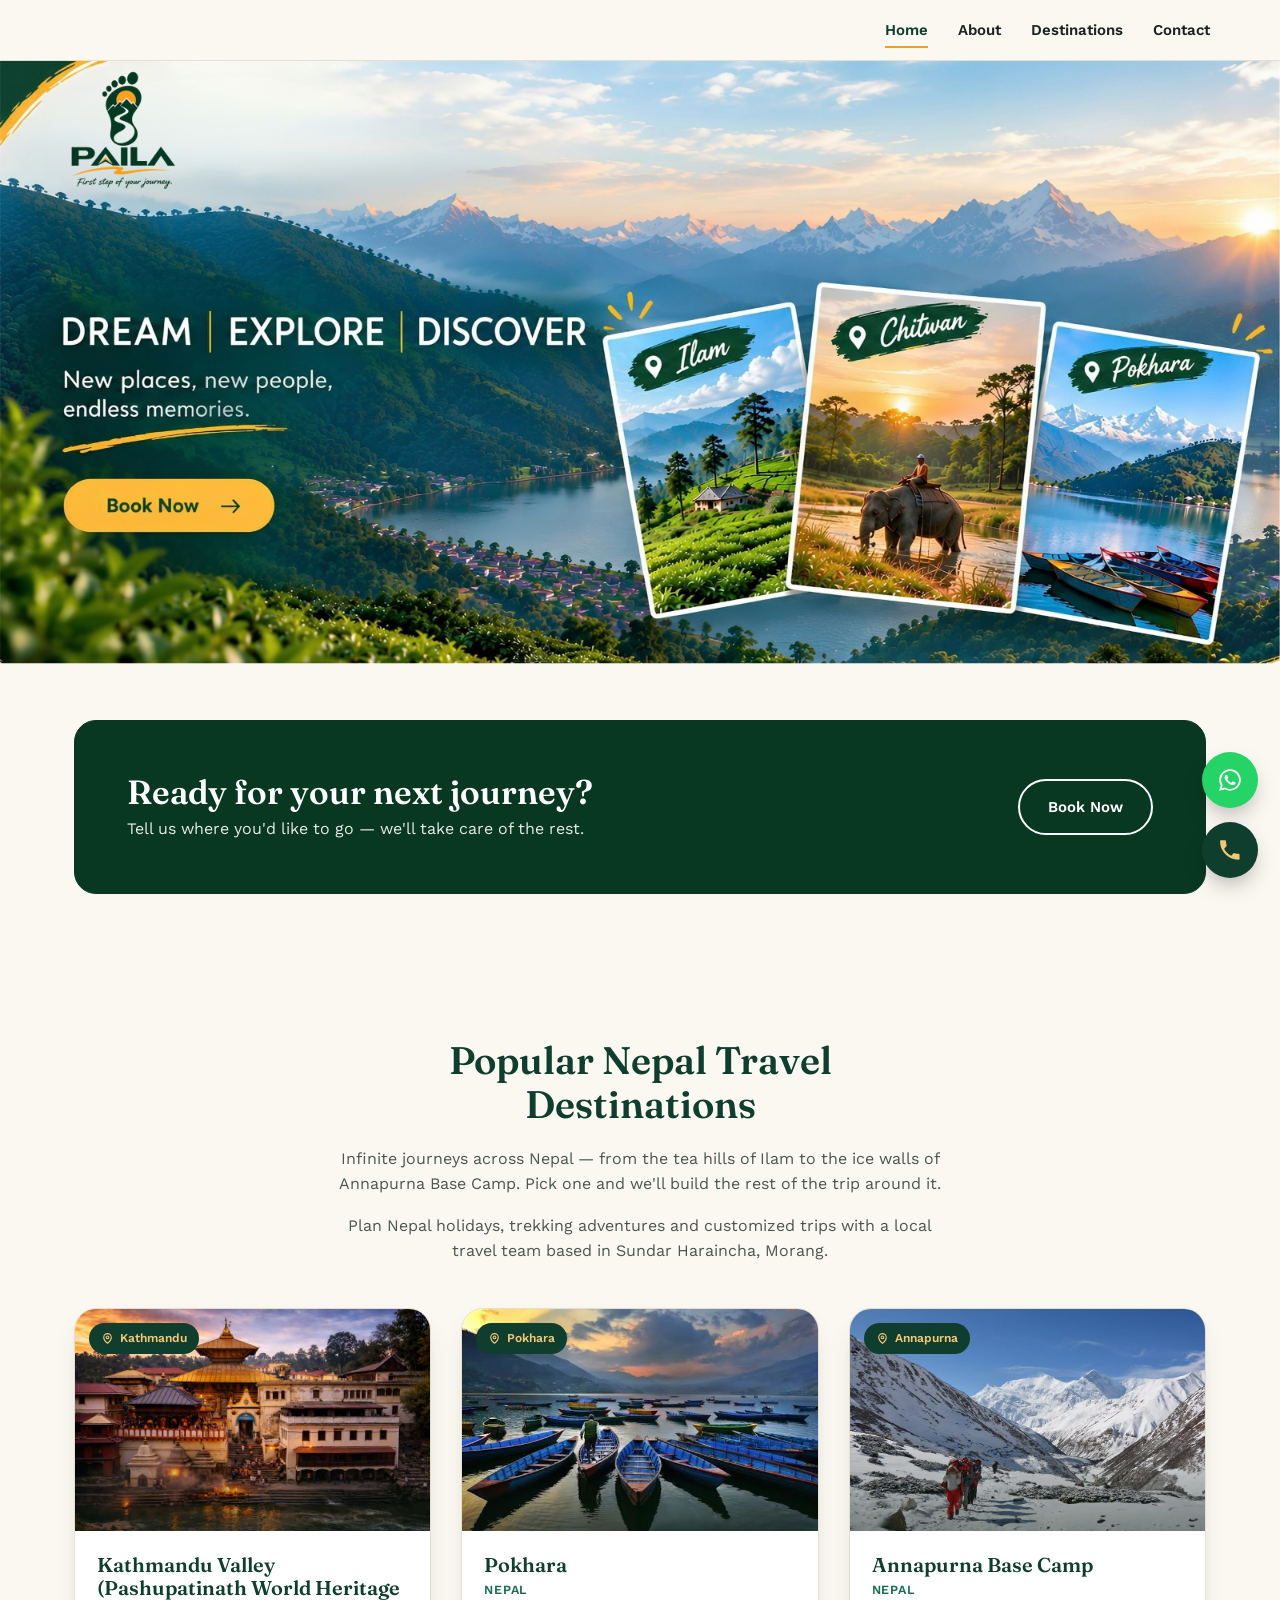
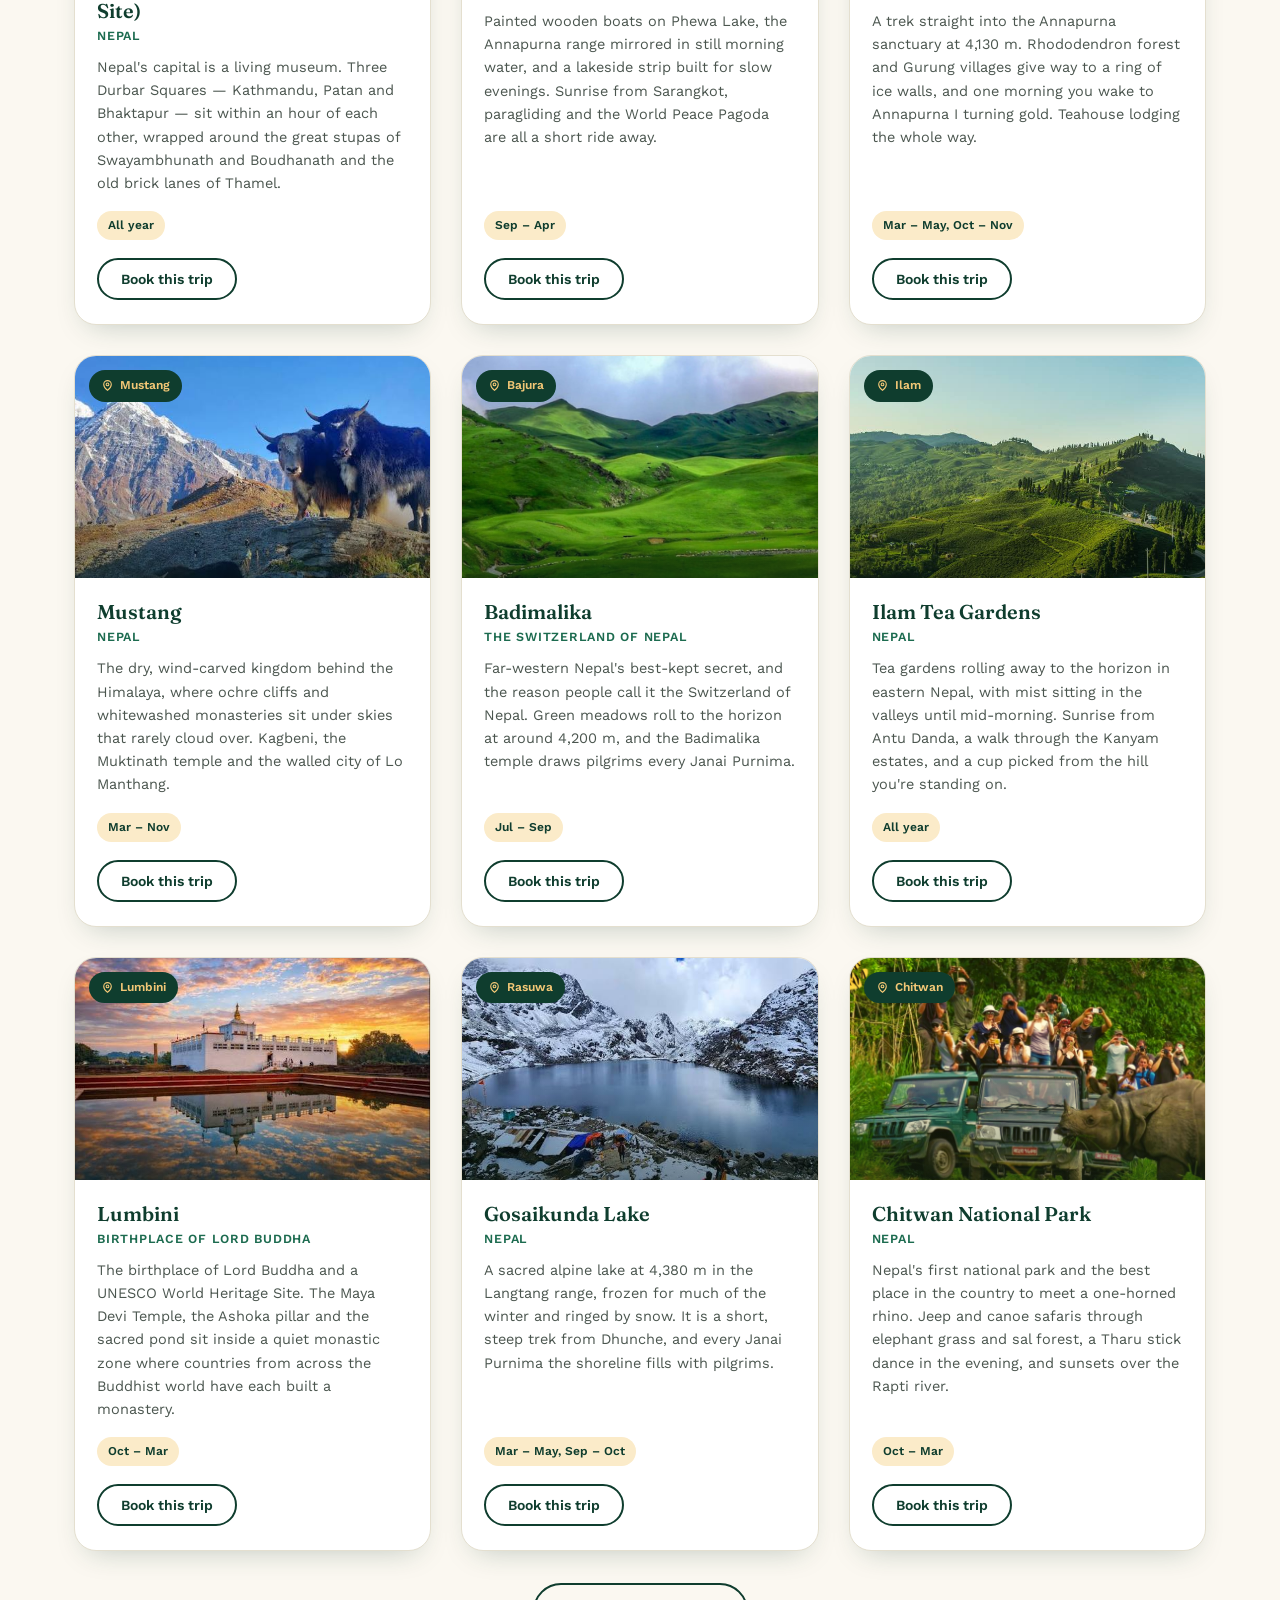
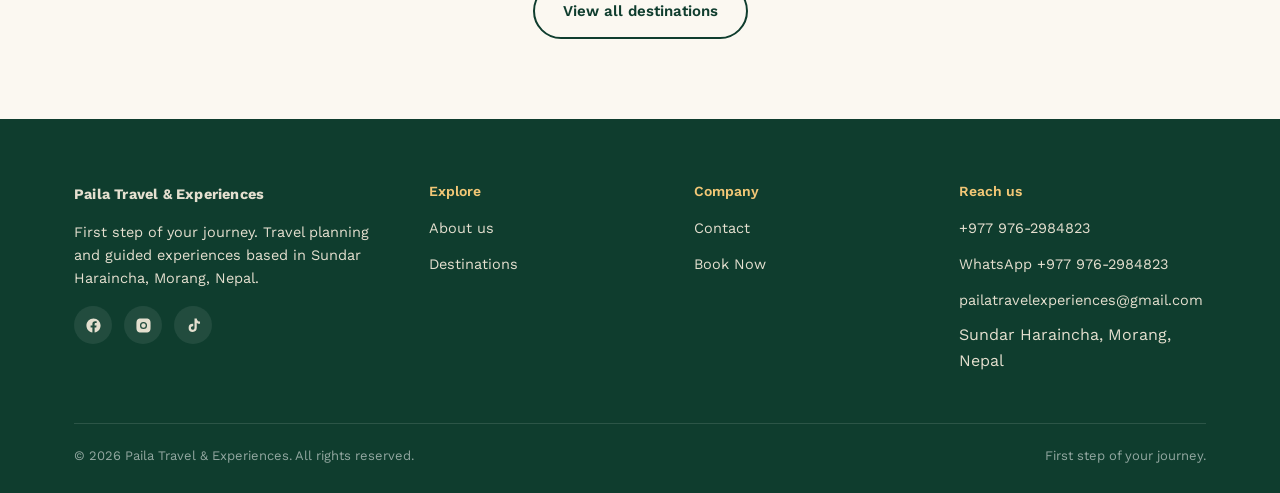
==== commit 3670d642: "index.html" ====
--- a/index.html
+++ b/index.html
@@ -3,11 +3,66 @@
 <head>
 <meta charset="UTF-8">
 <meta name="viewport" content="width=device-width, initial-scale=1.0">
-<title>Paila Travel & Experiences | First Step of Your Journey</title>
-<meta name="description" content="Paila Travel & Experiences — tours, treks and travel packages across Nepal from Sundar Haraincha, Morang. Book your next journey with us.">
+<title>Paila Travel & Experiences | Nepal Tours, Treks & Travel Packages</title>
+<meta name="description" content="Explore Nepal with Paila Travel & Experiences. Discover customized tours, treks and travel packages to Pokhara, Mustang, Annapurna Base Camp, Kathmandu, Chitwan, Ilam, Lumbini and more.">
+<meta name="robots" content="index, follow, max-image-preview:large, max-snippet:-1, max-video-preview:-1">
+<meta name="author" content="Paila Travel & Experiences">
+<meta name="theme-color" content="#ffffff">
+<link rel="canonical" href="https://www.pailatravel.com/">
+
+<!-- Open Graph -->
+<meta property="og:type" content="website">
+<meta property="og:site_name" content="Paila Travel & Experiences">
+<meta property="og:locale" content="en_NP">
+<meta property="og:url" content="https://www.pailatravel.com/">
+<meta property="og:title" content="Paila Travel & Experiences | Nepal Tours, Treks & Travel Packages">
+<meta property="og:description" content="Plan memorable journeys across Nepal with customized tours, treks and local travel experiences from Paila Travel & Experiences.">
+<meta property="og:image" content="https://www.pailatravel.com/images/hero-banner.png">
+<meta property="og:image:alt" content="Paila Travel & Experiences — Nepal travel destinations">
+<meta property="og:image:type" content="image/png">
+
+<!-- X / Twitter -->
+<meta name="twitter:card" content="summary_large_image">
+<meta name="twitter:title" content="Paila Travel & Experiences | Nepal Tours & Treks">
+<meta name="twitter:description" content="Customized tours, treks and travel experiences across Nepal.">
+<meta name="twitter:image" content="https://www.pailatravel.com/images/hero-banner.png">
+
+<!-- Favicons / assets -->
 <link rel="icon" href="images/logo.png">
+<link rel="preload" as="image" href="images/hero-banner.png">
+
+<!-- LocalBusiness / TravelAgency structured data -->
+<script type="application/ld+json">
+{
+  "@context": "https://schema.org",
+  "@type": "TravelAgency",
+  "@id": "https://www.pailatravel.com/#organization",
+  "name": "Paila Travel & Experiences",
+  "url": "https://www.pailatravel.com/",
+  "logo": "https://www.pailatravel.com/images/logo.png",
+  "image": "https://www.pailatravel.com/images/hero-banner.png",
+  "description": "Travel agency offering tours, treks and customized travel experiences across Nepal.",
+  "telephone": "+9779762984823",
+  "email": "pailatravelexperiences@gmail.com",
+  "address": {
+    "@type": "PostalAddress",
+    "addressLocality": "Sundar Haraincha",
+    "addressRegion": "Morang",
+    "addressCountry": "NP"
+  },
+  "areaServed": {
+    "@type": "Country",
+    "name": "Nepal"
+  },
+  "sameAs": [
+    "https://www.facebook.com/share/19U7awjv8L/?mibextid=wwXIfr",
+    "https://www.instagram.com/paila.travel",
+    "https://www.tiktok.com/@paila.travel2026"
+  ]
+}
+</script>
+
 <link rel="stylesheet" href="css/style.css">
-
 </head>
 <body>
 
@@ -16,9 +71,7 @@
 <!-- ============ HEADER / NAV ============ -->
 <header class="site-header">
   <div class="container nav nav-home">
-    <a href="index.html" class="brand">
-      
-    </a>
+    
     <nav class="nav-links" id="nav-links">
       <a href="index.html" aria-current="page">Home</a>
       <a href="about.html">About</a>
@@ -39,19 +92,10 @@
 
   <!-- wide screens: the designed banner, with an invisible hotspot over its Book Now graphic -->
   <div class="hero-frame">
-    <img src="images/hero-banner.png" alt="Dream, Explore, Discover — Paila Travel & Experiences. Featured destinations: Ilam, Chitwan, Pokhara." fetchpriority="high">
+    <img src="images/hero-banner.png" alt="Paila Travel & Experiences — Nepal tours and travel experiences in Pokhara, Ilam and Chitwan." fetchpriority="high">
     <button class="hero-booknow" data-open-booking aria-label="Book Now"></button>
   </div>
 
-  <!-- phones: the banner's baked-in text is too small to read, so this takes over -->
-  <div class="hero-mobile">
-    <div class="container">
-      <p class="hero-eyebrow">First step of your journey</p>
-      <h1>Dream <span>·</span> Explore <span>·</span> Discover</h1>
-      <p class="hero-sub">New places, new people, endless memories — planned with you from right here in Morang.</p>
-      <button type="button" class="btn btn-gold" data-open-booking>Book Now →</button>
-    </div>
-  </div>
 </section>
 
 
@@ -68,6 +112,317 @@
   </div>
 </section>
 
+
+<!-- ============ DESTINATIONS ============ -->
+<section>
+  <div class="container">
+    <div class="section-head center">
+      <h2>Popular Nepal Travel Destinations</h2>
+      <p>Infinite journeys across Nepal — from the tea hills of Ilam to the ice walls of Annapurna Base Camp. Pick one and we'll build the rest of the trip around it.</p>
+      <p class="seo-intro">Plan Nepal holidays, trekking adventures and customized trips with a local travel team based in Sundar Haraincha, Morang.</p>
+    </div>
+    <div class="dest-grid">
+
+      <article id="kathmandu" class="dest-card">
+        <div class="dest-media">
+          <img src="images/pash.png" alt="Temples and pagodas of a Durbar Square in the Kathmandu Valley, Nepal" loading="lazy">
+          <span class="tag"><svg viewBox="0 0 24 24" fill="none" stroke="currentColor" stroke-width="2" aria-hidden="true"><path d="M12 21s-7-5.5-7-11a7 7 0 0 1 14 0c0 5.5-7 11-7 11z"/><circle cx="12" cy="10" r="2.5"/></svg>Kathmandu</span>
+        </div>
+        <div class="dest-body">
+          <h3>Kathmandu Valley (Pashupatinath World Heritage Site)</h3>
+          <div class="dest-country">Nepal</div>
+          <p>Nepal's capital is a living museum. Three Durbar Squares — Kathmandu, Patan and Bhaktapur — sit within an hour of each other, wrapped around the great stupas of Swayambhunath and Boudhanath and the old brick lanes of Thamel.</p>
+          <div class="dest-meta"><span>All year</span></div>
+          <button type="button" class="btn btn-outline-dark dest-book" data-open-booking data-destination="Kathmandu Valley">Book this trip</button>
+        </div>
+      </article>
+
+      <article id="pokhara" class="dest-card">
+        <div class="dest-media">
+          <img src="images/lakeside.png" alt="Wooden boats moored on Phewa Lake at Pokhara Lakeside, Nepal" loading="lazy">
+          <span class="tag"><svg viewBox="0 0 24 24" fill="none" stroke="currentColor" stroke-width="2" aria-hidden="true"><path d="M12 21s-7-5.5-7-11a7 7 0 0 1 14 0c0 5.5-7 11-7 11z"/><circle cx="12" cy="10" r="2.5"/></svg>Pokhara</span>
+        </div>
+        <div class="dest-body">
+          <h3>Pokhara </h3>
+          <div class="dest-country">Nepal</div>
+          <p>Painted wooden boats on Phewa Lake, the Annapurna range mirrored in still morning water, and a lakeside strip built for slow evenings. Sunrise from Sarangkot, paragliding and the World Peace Pagoda are all a short ride away.</p>
+          <div class="dest-meta"><span>Sep – Apr</span></div>
+          <button type="button" class="btn btn-outline-dark dest-book" data-open-booking data-destination="Pokhara (Lakeside)">Book this trip</button>
+        </div>
+      </article>
+
+      <article id="abc" class="dest-card">
+        <div class="dest-media">
+          <img src="images/abc.png" alt="Trekkers walking towards the snow-covered Annapurna Base Camp sanctuary, Nepal" loading="lazy">
+          <span class="tag"><svg viewBox="0 0 24 24" fill="none" stroke="currentColor" stroke-width="2" aria-hidden="true"><path d="M12 21s-7-5.5-7-11a7 7 0 0 1 14 0c0 5.5-7 11-7 11z"/><circle cx="12" cy="10" r="2.5"/></svg>Annapurna</span>
+        </div>
+        <div class="dest-body">
+          <h3>Annapurna Base Camp</h3>
+          <div class="dest-country">Nepal</div>
+          <p>A trek straight into the Annapurna sanctuary at 4,130 m. Rhododendron forest and Gurung villages give way to a ring of ice walls, and one morning you wake to Annapurna I turning gold. Teahouse lodging the whole way.</p>
+          <div class="dest-meta"><span>Mar – May, Oct – Nov</span></div>
+          <button type="button" class="btn btn-outline-dark dest-book" data-open-booking data-destination="Annapurna Base Camp">Book this trip</button>
+        </div>
+      </article>
+
+      <article id="mustang" class="dest-card">
+        <div class="dest-media">
+          <img src="images/mustang.png" alt="Yak standing on a ridge in front of Himalayan peaks in Mustang, Nepal" loading="lazy">
+          <span class="tag"><svg viewBox="0 0 24 24" fill="none" stroke="currentColor" stroke-width="2" aria-hidden="true"><path d="M12 21s-7-5.5-7-11a7 7 0 0 1 14 0c0 5.5-7 11-7 11z"/><circle cx="12" cy="10" r="2.5"/></svg>Mustang</span>
+        </div>
+        <div class="dest-body">
+          <h3>Mustang</h3>
+          <div class="dest-country">Nepal</div>
+          <p>The dry, wind-carved kingdom behind the Himalaya, where ochre cliffs and whitewashed monasteries sit under skies that rarely cloud over. Kagbeni, the Muktinath temple and the walled city of Lo Manthang.</p>
+          <div class="dest-meta"><span>Mar – Nov</span></div>
+          <button type="button" class="btn btn-outline-dark dest-book" data-open-booking data-destination="Mustang">Book this trip</button>
+        </div>
+      </article>
+
+      <article id="badimalika" class="dest-card">
+        <div class="dest-media">
+          <img src="images/badi.png" alt="Rolling green alpine meadows of Badimalika in far-western Nepal" loading="lazy">
+          <span class="tag"><svg viewBox="0 0 24 24" fill="none" stroke="currentColor" stroke-width="2" aria-hidden="true"><path d="M12 21s-7-5.5-7-11a7 7 0 0 1 14 0c0 5.5-7 11-7 11z"/><circle cx="12" cy="10" r="2.5"/></svg>Bajura</span>
+        </div>
+        <div class="dest-body">
+          <h3>Badimalika</h3>
+          <div class="dest-country">The Switzerland of Nepal</div>
+          <p>Far-western Nepal's best-kept secret, and the reason people call it the Switzerland of Nepal. Green meadows roll to the horizon at around 4,200 m, and the Badimalika temple draws pilgrims every Janai Purnima.</p>
+          <div class="dest-meta"><span>Jul – Sep</span></div>
+          <button type="button" class="btn btn-outline-dark dest-book" data-open-booking data-destination="Badimalika">Book this trip</button>
+        </div>
+      </article>
+
+      <article id="ilam" class="dest-card">
+        <div class="dest-media">
+          <img src="images/illam.png" alt="Terraced green tea gardens rolling over the hills of Ilam, eastern Nepal" loading="lazy">
+          <span class="tag"><svg viewBox="0 0 24 24" fill="none" stroke="currentColor" stroke-width="2" aria-hidden="true"><path d="M12 21s-7-5.5-7-11a7 7 0 0 1 14 0c0 5.5-7 11-7 11z"/><circle cx="12" cy="10" r="2.5"/></svg>Ilam</span>
+        </div>
+        <div class="dest-body">
+          <h3>Ilam Tea Gardens</h3>
+          <div class="dest-country">Nepal</div>
+          <p>Tea gardens rolling away to the horizon in eastern Nepal, with mist sitting in the valleys until mid-morning. Sunrise from Antu Danda, a walk through the Kanyam estates, and a cup picked from the hill you're standing on.</p>
+          <div class="dest-meta"><span>All year</span></div>
+          <button type="button" class="btn btn-outline-dark dest-book" data-open-booking data-destination="Ilam">Book this trip</button>
+        </div>
+      </article>
+
+      <article id="lumbini" class="dest-card">
+        <div class="dest-media">
+          <img src="images/lumbini.png" alt="The Maya Devi Temple reflected in the sacred pond at Lumbini, Nepal" loading="lazy">
+          <span class="tag"><svg viewBox="0 0 24 24" fill="none" stroke="currentColor" stroke-width="2" aria-hidden="true"><path d="M12 21s-7-5.5-7-11a7 7 0 0 1 14 0c0 5.5-7 11-7 11z"/><circle cx="12" cy="10" r="2.5"/></svg>Lumbini</span>
+        </div>
+        <div class="dest-body">
+          <h3>Lumbini</h3>
+          <div class="dest-country">Birthplace of Lord Buddha</div>
+          <p>The birthplace of Lord Buddha and a UNESCO World Heritage Site. The Maya Devi Temple, the Ashoka pillar and the sacred pond sit inside a quiet monastic zone where countries from across the Buddhist world have each built a monastery.</p>
+          <div class="dest-meta"><span>Oct – Mar</span></div>
+          <button type="button" class="btn btn-outline-dark dest-book" data-open-booking data-destination="Lumbini">Book this trip</button>
+        </div>
+      </article>
+
+      <article id="gosaikunda" class="dest-card">
+        <div class="dest-media">
+          <img src="images/gosaikunda.png" alt="The sacred alpine lake of Gosaikunda ringed by snow-covered ridges, Nepal" loading="lazy">
+          <span class="tag"><svg viewBox="0 0 24 24" fill="none" stroke="currentColor" stroke-width="2" aria-hidden="true"><path d="M12 21s-7-5.5-7-11a7 7 0 0 1 14 0c0 5.5-7 11-7 11z"/><circle cx="12" cy="10" r="2.5"/></svg>Rasuwa</span>
+        </div>
+        <div class="dest-body">
+          <h3>Gosaikunda Lake</h3>
+          <div class="dest-country">Nepal</div>
+          <p>A sacred alpine lake at 4,380 m in the Langtang range, frozen for much of the winter and ringed by snow. It is a short, steep trek from Dhunche, and every Janai Purnima the shoreline fills with pilgrims.</p>
+          <div class="dest-meta"><span>Mar – May, Sep – Oct</span></div>
+          <button type="button" class="btn btn-outline-dark dest-book" data-open-booking data-destination="Gosaikunda Lake">Book this trip</button>
+        </div>
+      </article>
+
+      <article id="chitwan" class="dest-card">
+        <div class="dest-media">
+          <img src="images/chitwan.png" alt="Safari jeep of visitors photographing a one-horned rhino in Chitwan National Park, Nepal" loading="lazy">
+          <span class="tag"><svg viewBox="0 0 24 24" fill="none" stroke="currentColor" stroke-width="2" aria-hidden="true"><path d="M12 21s-7-5.5-7-11a7 7 0 0 1 14 0c0 5.5-7 11-7 11z"/><circle cx="12" cy="10" r="2.5"/></svg>Chitwan</span>
+        </div>
+        <div class="dest-body">
+          <h3>Chitwan National Park</h3>
+          <div class="dest-country">Nepal</div>
+          <p>Nepal's first national park and the best place in the country to meet a one-horned rhino. Jeep and canoe safaris through elephant grass and sal forest, a Tharu stick dance in the evening, and sunsets over the Rapti river.</p>
+          <div class="dest-meta"><span>Oct – Mar</span></div>
+          <button type="button" class="btn btn-outline-dark dest-book" data-open-booking data-destination="Chitwan National Park">Book this trip</button>
+        </div>
+      </article>
+
+      <!-- <article id="bandipur" class="dest-card">
+        <div class="dest-media">
+          <img src="images/bandi.png" alt="Cobbled Newari bazaar street of Bandipur hilltop town, Nepal" loading="lazy">
+          <span class="tag"><svg viewBox="0 0 24 24" fill="none" stroke="currentColor" stroke-width="2" aria-hidden="true"><path d="M12 21s-7-5.5-7-11a7 7 0 0 1 14 0c0 5.5-7 11-7 11z"/><circle cx="12" cy="10" r="2.5"/></svg>Tanahun</span>
+        </div>
+        <div class="dest-body">
+          <h3>Bandipur</h3>
+          <div class="dest-country">Nepal</div>
+          <p>A hilltop Newari bazaar frozen in the 18th century — cobbled lanes, carved windows and pastel townhouses with no cars in sight. Climb to Thani Mai temple at sunrise for a wall of Himalayan peaks from Manaslu to the Annapurnas.</p>
+          <div class="dest-meta"><span>All year</span></div>
+          <button type="button" class="btn btn-outline-dark dest-book" data-open-booking data-destination="Bandipur">Book this trip</button>
+        </div>
+      </article>
+
+      <article id="bardiya" class="dest-card">
+        <div class="dest-media">
+          <img src="images/bardi.png" alt="Jeep safari and forest of Bardiya National Park, Nepal" loading="lazy">
+          <span class="tag"><svg viewBox="0 0 24 24" fill="none" stroke="currentColor" stroke-width="2" aria-hidden="true"><path d="M12 21s-7-5.5-7-11a7 7 0 0 1 14 0c0 5.5-7 11-7 11z"/><circle cx="12" cy="10" r="2.5"/></svg>Bardiya</span>
+        </div>
+        <div class="dest-body">
+          <h3>Bardiya National Park</h3>
+          <div class="dest-country">Nepal</div>
+          <p>Nepal's largest national park, and a quieter alternative to Chitwan for spotting wild tigers, elephants and gharial along the Karnali River. Jeep and canoe safaris through sal forest and grassland, with evenings spent in Tharu villages.</p>
+          <div class="dest-meta"><span>Oct – Mar</span></div>
+          <button type="button" class="btn btn-outline-dark dest-book" data-open-booking data-destination="Bardiya National Park">Book this trip</button>
+        </div>
+      </article>
+
+      <article id="ghandruk" class="dest-card">
+        <div class="dest-media">
+          <img src="images/ghan.png" alt="Stone-paved Gurung village of Ghandruk with Annapurna range behind, Nepal" loading="lazy">
+          <span class="tag"><svg viewBox="0 0 24 24" fill="none" stroke="currentColor" stroke-width="2" aria-hidden="true"><path d="M12 21s-7-5.5-7-11a7 7 0 0 1 14 0c0 5.5-7 11-7 11z"/><circle cx="12" cy="10" r="2.5"/></svg>Kaski</span>
+        </div>
+        <div class="dest-body">
+          <h3>Ghandruk</h3>
+          <div class="dest-country">Nepal</div>
+          <p>A stone-paved Gurung village terraced into the Annapurna foothills, with Machhapuchhre and Annapurna South filling the skyline from almost every doorway. One of the most rewarding short treks in the region, with teahouses along the way.</p>
+          <div class="dest-meta"><span>Oct – May</span></div>
+          <button type="button" class="btn btn-outline-dark dest-book" data-open-booking data-destination="Ghandruk">Book this trip</button>
+        </div>
+      </article>
+
+      <article id="gorkha" class="dest-card">
+        <div class="dest-media">
+          <img src="images/gorkha.png" alt="Gorkha Durbar hilltop palace overlooking the valley, Nepal" loading="lazy">
+          <span class="tag"><svg viewBox="0 0 24 24" fill="none" stroke="currentColor" stroke-width="2" aria-hidden="true"><path d="M12 21s-7-5.5-7-11a7 7 0 0 1 14 0c0 5.5-7 11-7 11z"/><circle cx="12" cy="10" r="2.5"/></svg>Gorkha</span>
+        </div>
+        <div class="dest-body">
+          <h3>Gorkha</h3>
+          <div class="dest-country">Nepal</div>
+          <p>The hill town where Prithvi Narayan Shah began the campaign that unified Nepal. Gorkha Durbar's whitewashed palace sits on a ridge above the valley, with Manaslu and Himalchuli filling the horizon on a clear day.</p>
+          <div class="dest-meta"><span>All year</span></div>
+          <button type="button" class="btn btn-outline-dark dest-book" data-open-booking data-destination="Gorkha">Book this trip</button>
+        </div>
+      </article>
+
+      <article id="jephale" class="dest-card">
+        <div class="dest-media">
+          <img src="images/jeff.png" alt="Hillside homestay village of Jephale with mountain views, Morang, Nepal" loading="lazy">
+          <span class="tag"><svg viewBox="0 0 24 24" fill="none" stroke="currentColor" stroke-width="2" aria-hidden="true"><path d="M12 21s-7-5.5-7-11a7 7 0 0 1 14 0c0 5.5-7 11-7 11z"/><circle cx="12" cy="10" r="2.5"/></svg>Morang</span>
+        </div>
+        <div class="dest-body">
+          <h3>Jefale</h3>
+          <div class="dest-country">Nepal</div>
+          <p>A community-homestay hill village tucked into the same district Paila Travel calls home. Climb the Jephale view tower for a rare low-altitude sighting of both Kanchenjunga and Everest, then settle into a family-run homestay for the night.</p>
+          <div class="dest-meta"><span>Oct – Apr</span></div>
+          <button type="button" class="btn btn-outline-dark dest-book" data-open-booking data-destination="Jephale">Book this trip</button>
+        </div>
+      </article>
+
+      <article id="jiri" class="dest-card">
+        <div class="dest-media">
+          <img src="images/jiri.png" alt="Rolling green hills and apple orchards around Jiri, Nepal" loading="lazy">
+          <span class="tag"><svg viewBox="0 0 24 24" fill="none" stroke="currentColor" stroke-width="2" aria-hidden="true"><path d="M12 21s-7-5.5-7-11a7 7 0 0 1 14 0c0 5.5-7 11-7 11z"/><circle cx="12" cy="10" r="2.5"/></svg>Dolakha</span>
+        </div>
+        <div class="dest-body">
+          <h3>Jiri</h3>
+          <div class="dest-country">Nepal</div>
+          <p>Known as the "Switzerland of Nepal" for its rolling green hills and cool climate, Jiri was the original trailhead for Everest expeditions before the Lukla airstrip existed. Sherpa villages and pine forest, with a slower start to the Everest trail.</p>
+          <div class="dest-meta"><span>Oct – Apr</span></div>
+          <button type="button" class="btn btn-outline-dark dest-book" data-open-booking data-destination="Jiri">Book this trip</button>
+        </div>
+      </article>
+
+      <article id="kalinchowk" class="dest-card">
+        <div class="dest-media">
+          <img src="images/kalin.png" alt="Kalinchowk Bhagwati temple ridge above Kuri Village in snow, Nepal" loading="lazy">
+          <span class="tag"><svg viewBox="0 0 24 24" fill="none" stroke="currentColor" stroke-width="2" aria-hidden="true"><path d="M12 21s-7-5.5-7-11a7 7 0 0 1 14 0c0 5.5-7 11-7 11z"/><circle cx="12" cy="10" r="2.5"/></svg>Dolakha</span>
+        </div>
+        <div class="dest-body">
+          <h3>Kalinchowk (Kuri Village)</h3>
+          <div class="dest-country">Nepal</div>
+          <p>Home base for the Kalinchowk Bhagwati temple, perched near 3,800 m and reached by a short hike or a cable car ride above the clouds. Winter buries the ridge in snow; on a clear day the view runs across Gaurishankar, Langtang and Ganesh Himal.</p>
+          <div class="dest-meta"><span>Nov – Feb</span></div>
+          <button type="button" class="btn btn-outline-dark dest-book" data-open-booking data-destination="Kalinchowk (Kuri Village)">Book this trip</button>
+        </div>
+      </article>
+
+      <article id="koshi-tappu" class="dest-card">
+        <div class="dest-media">
+          <img src="images/koshi.png" alt="Wetland grassland of Koshi Tappu Wildlife Reserve with wild water buffalo, Nepal" loading="lazy">
+          <span class="tag"><svg viewBox="0 0 24 24" fill="none" stroke="currentColor" stroke-width="2" aria-hidden="true"><path d="M12 21s-7-5.5-7-11a7 7 0 0 1 14 0c0 5.5-7 11-7 11z"/><circle cx="12" cy="10" r="2.5"/></svg>Sunsari</span>
+        </div>
+        <div class="dest-body">
+          <h3>Koshi Tappu Wildlife Reserve</h3>
+          <div class="dest-country">Nepal</div>
+          <p>Nepal's most important wetland, where the Sapta Koshi spreads into marsh and grassland sheltering the country's last wild water buffalo and more than 500 bird species. A paradise for birdwatchers, with dugout canoe rides through the reeds at dawn.</p>
+          <div class="dest-meta"><span>Oct – Mar</span></div>
+          <button type="button" class="btn btn-outline-dark dest-book" data-open-booking data-destination="Koshi Tappu Wildlife Reserve">Book this trip</button>
+        </div>
+      </article>
+
+      <article id="manang" class="dest-card">
+        <div class="dest-media">
+          <img src="images/man.png" alt="Tibetan-style village of Manang below Annapurna and Gangapurna peaks, Nepal" loading="lazy">
+          <span class="tag"><svg viewBox="0 0 24 24" fill="none" stroke="currentColor" stroke-width="2" aria-hidden="true"><path d="M12 21s-7-5.5-7-11a7 7 0 0 1 14 0c0 5.5-7 11-7 11z"/><circle cx="12" cy="10" r="2.5"/></svg>Manang</span>
+        </div>
+        <div class="dest-body">
+          <h3>Manang</h3>
+          <div class="dest-country">Nepal</div>
+          <p>A high, dry Himalayan valley on the Annapurna Circuit, where Tibetan-style villages sit under Annapurna II and Gangapurna. Old monasteries, Milarepa's cave and a built-in acclimatisation day — most trekkers pause here before crossing the Thorong La.</p>
+          <div class="dest-meta"><span>Mar – May, Sep – Nov</span></div>
+          <button type="button" class="btn btn-outline-dark dest-book" data-open-booking data-destination="Manang">Book this trip</button>
+        </div>
+      </article>
+
+      <article id="namje" class="dest-card">
+        <div class="dest-media">
+          <img src="images/namj.png" alt="Magar village of Namje above Bhedetar hill station with Himalayan view, Nepal" loading="lazy">
+          <span class="tag"><svg viewBox="0 0 24 24" fill="none" stroke="currentColor" stroke-width="2" aria-hidden="true"><path d="M12 21s-7-5.5-7-11a7 7 0 0 1 14 0c0 5.5-7 11-7 11z"/><circle cx="12" cy="10" r="2.5"/></svg>Dhankuta</span>
+        </div>
+        <div class="dest-body">
+          <h3>Namje, Bhedetar</h3>
+          <div class="dest-country">Nepal</div>
+          <p>A Magar village above the hill station of Bhedetar, once named one of CNN's most underrated destinations in the world. Wide views of the eastern Himalaya, traditional Magar dance and dress, and cool weather a world away from the Terai plains below.</p>
+          <div class="dest-meta"><span>All year</span></div>
+          <button type="button" class="btn btn-outline-dark dest-book" data-open-booking data-destination="Namje, Bhedetar">Book this trip</button>
+        </div>
+      </article>
+
+      <article id="pathibhara" class="dest-card">
+        <div class="dest-media">
+          <img src="images/pathi.png" alt="Pathibhara Devi temple on a ridge with Kanchenjunga behind, Nepal" loading="lazy">
+          <span class="tag"><svg viewBox="0 0 24 24" fill="none" stroke="currentColor" stroke-width="2" aria-hidden="true"><path d="M12 21s-7-5.5-7-11a7 7 0 0 1 14 0c0 5.5-7 11-7 11z"/><circle cx="12" cy="10" r="2.5"/></svg>Taplejung</span>
+        </div>
+        <div class="dest-body">
+          <h3>Pathibhara Temple</h3>
+          <div class="dest-country">Nepal</div>
+          <p>One of Nepal's most revered Shakti Peeth shrines, perched above 3,700 m in Taplejung with Kanchenjunga rising behind it. A cable car now carries pilgrims and trekkers most of the way up, with the final stretch on foot through rhododendron forest.</p>
+          <div class="dest-meta"><span>Mar – May, Sep – Nov</span></div>
+          <button type="button" class="btn btn-outline-dark dest-book" data-open-booking data-destination="Pathibhara Temple">Book this trip</button>
+        </div>
+      </article>
+
+      <article id="sailung" class="dest-card">
+        <div class="dest-media">
+          <img src="images/sailung.png" alt="Grassy ridge of Sailung with 360-degree Himalayan panorama, Nepal" loading="lazy">
+          <span class="tag"><svg viewBox="0 0 24 24" fill="none" stroke="currentColor" stroke-width="2" aria-hidden="true"><path d="M12 21s-7-5.5-7-11a7 7 0 0 1 14 0c0 5.5-7 11-7 11z"/><circle cx="12" cy="10" r="2.5"/></svg>Dolakha</span>
+        </div>
+        <div class="dest-body">
+          <h3>Sailung</h3>
+          <div class="dest-country">Nepal</div>
+          <p>A grassy ridge on the Dolakha–Ramechhap border that opens into a full 360-degree horizon — Gaurishankar, Langtang, Ganesh Himal and, on the clearest days, Everest itself. Hindu and Buddhist shrines share the summit among a hundred rolling hillocks.</p>
+          <div class="dest-meta"><span>Oct – May</span></div>
+          <button type="button" class="btn btn-outline-dark dest-book" data-open-booking data-destination="Sailung">Book this trip</button>
+        </div>
+      </article> -->
+
+    </div>
+    <div class="section-more" style="text-align:center;margin-top:32px;">
+      <a href="destinations.html" class="btn btn-outline-dark">View all destinations</a>
+    </div>
+  </div>
+</section>
 
 <!-- ============ FOOTER ============ -->
 <footer class="site-footer">
@@ -120,6 +475,9 @@
       <span>© <span id="year"></span> Paila Travel & Experiences. All rights reserved.</span>
       <span>First step of your journey.</span>
     </div>
+  </div>
+  <div class="footer-skyline" aria-hidden="true">
+    <img src="images/footer-skyline.png" alt="" class="footer-skyline-img" loading="lazy">
   </div>
 </footer>
 
@@ -203,7 +561,7 @@
       </div>
       <div class="field-row">
         <div class="field">
-          <label for="bookingdate">Booking Date (dd/mm/yyyy)</label>
+          <label for="bookingdate">Booking Date <span class="date-format-hint" data-date-hint>(dd/mm/yyyy)</span></label>
           <input id="bookingdate" name="bookingdate" type="text" inputmode="numeric" placeholder="dd/mm/yyyy" maxlength="10" required>
         </div>
         <div class="field">
